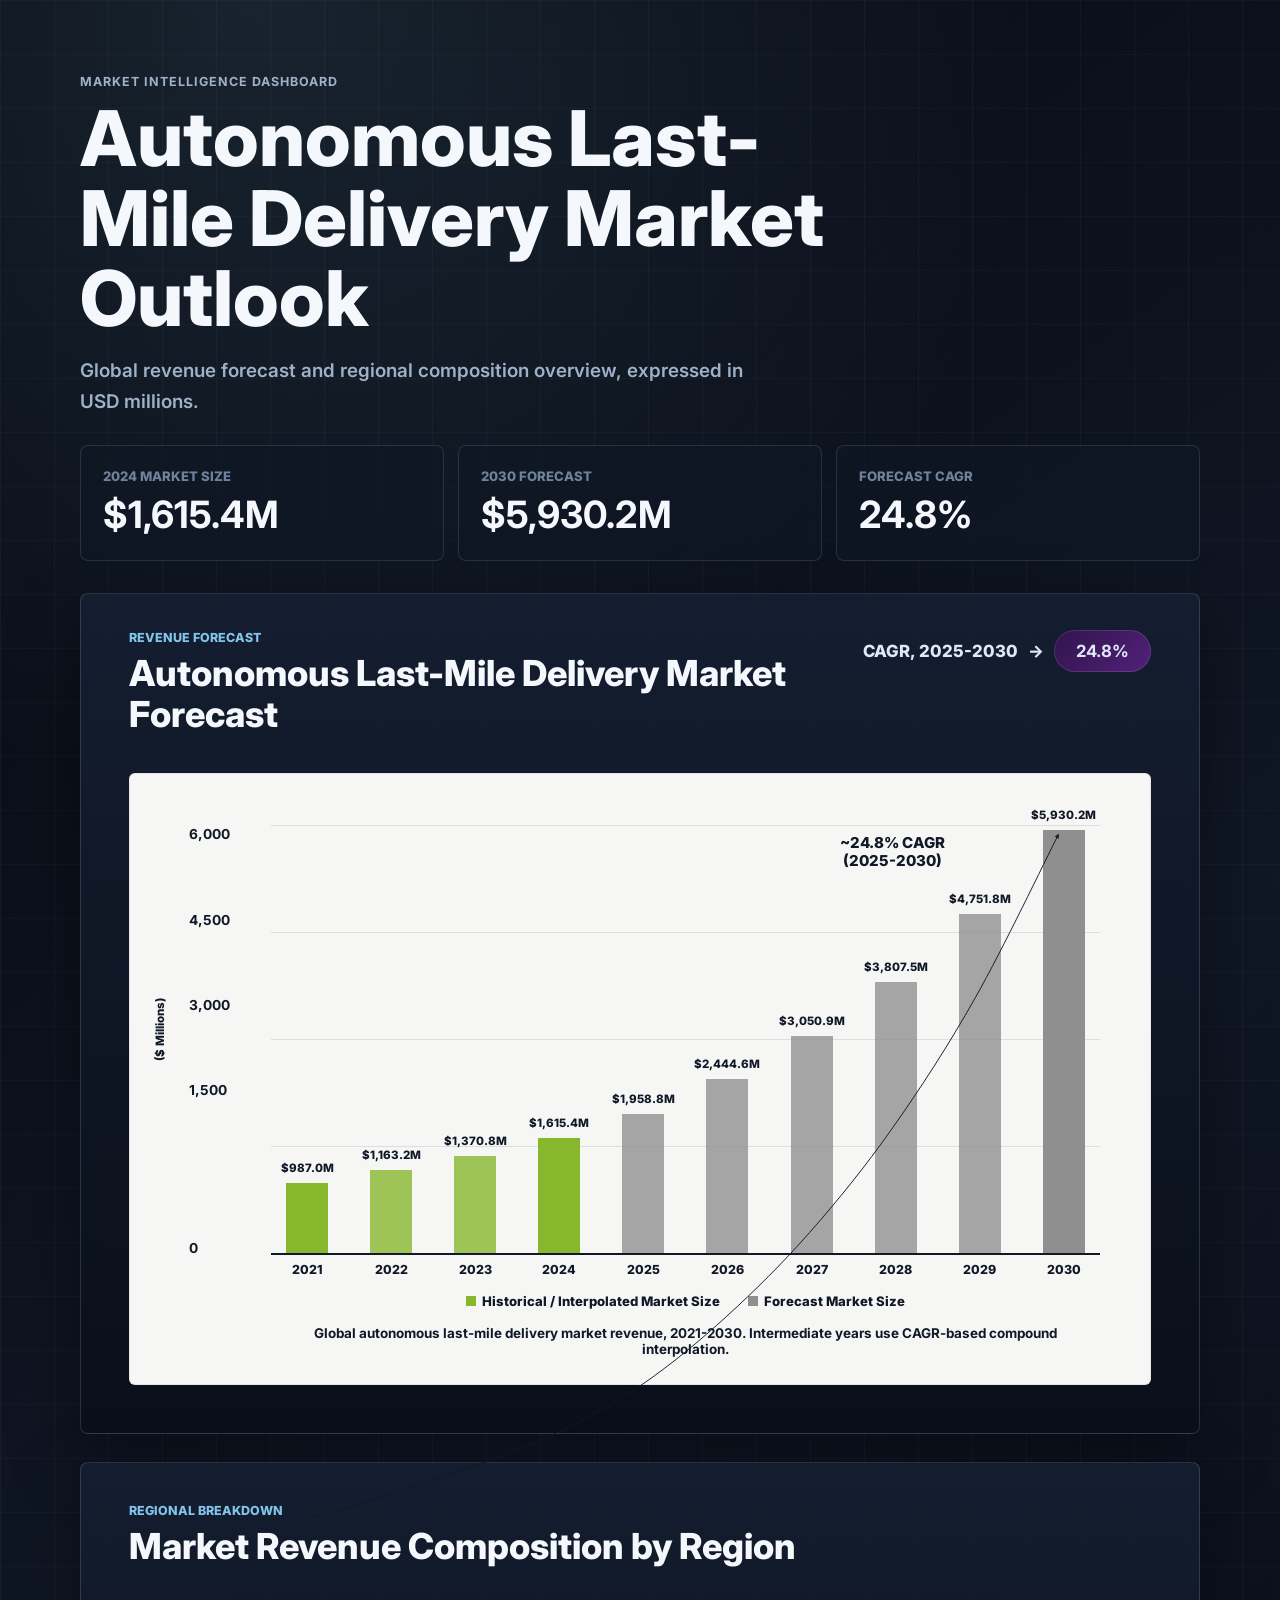
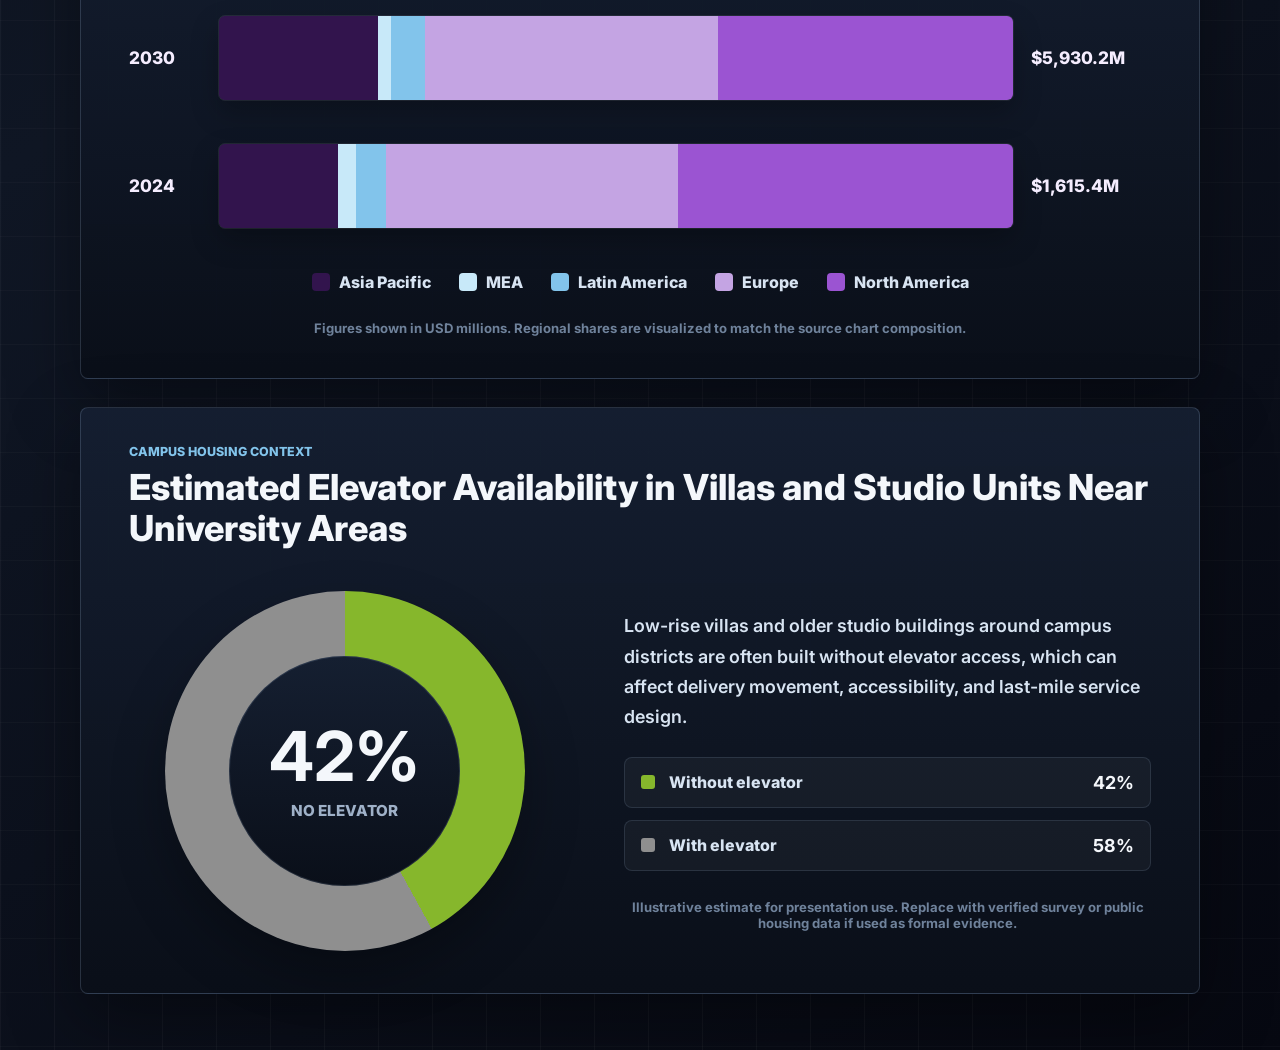
==== presentaion/index.html @ 40d27bf7 "Add files via upload" ====
<!doctype html>
<html lang="ko">
  <head>
    <meta charset="utf-8">
    <meta name="viewport" content="width=device-width, initial-scale=1">
    <title>Autonomous Last-Mile Delivery Market Outlook</title>
    <link rel="preconnect" href="https://fonts.googleapis.com">
    <link rel="preconnect" href="https://fonts.gstatic.com" crossorigin>
    <link href="https://fonts.googleapis.com/css2?family=Inter:wght@500;600;700;800&display=swap" rel="stylesheet">
    <link rel="stylesheet" href="style.css">
  </head>
  <body>
    <main class="page-shell">
      <section class="hero">
        <p class="eyebrow">Market Intelligence Dashboard</p>
        <h1>Autonomous Last-Mile Delivery Market Outlook</h1>
        <p class="hero-copy">Global revenue forecast and regional composition overview, expressed in USD millions.</p>
        <div class="kpi-grid" aria-label="Key market indicators">
          <div class="kpi-card">
            <span>2024 Market Size</span>
            <strong>$1,615.4M</strong>
          </div>
          <div class="kpi-card">
            <span>2030 Forecast</span>
            <strong>$5,930.2M</strong>
          </div>
          <div class="kpi-card">
            <span>Forecast CAGR</span>
            <strong>24.8%</strong>
          </div>
        </div>
      </section>

      <section class="chart-panel report-panel" aria-labelledby="market-title">
        <div class="panel-heading">
          <div>
            <p class="section-kicker">Revenue Forecast</p>
            <h2 id="market-title">Autonomous Last-Mile Delivery Market Forecast</h2>
          </div>
          <div class="cagr-badge" aria-label="CAGR 2025 to 2030 is 24.8 percent">
            <span>CAGR, 2025-2030</span>
            <span aria-hidden="true">&rarr;</span>
            <strong>24.8%</strong>
          </div>
        </div>

        <div class="report-chart" role="img" aria-label="Autonomous last-mile delivery market forecast from 2021 to 2030, with 24.8 percent CAGR from 2025 to 2030.">
          <div class="axis-title">($ Millions)</div>
          <div class="report-y-axis" aria-hidden="true">
            <span>6,000</span>
            <span>4,500</span>
            <span>3,000</span>
            <span>1,500</span>
            <span>0</span>
          </div>
          <div class="report-plot">
            <svg class="cagr-arrow" viewBox="0 0 100 100" preserveAspectRatio="none" aria-hidden="true">
              <defs>
                <marker id="arrowhead" markerWidth="5" markerHeight="5" refX="4" refY="2.5" orient="auto">
                  <path d="M0,0 L5,2.5 L0,5 Z"></path>
                </marker>
              </defs>
              <path id="cagr-growth-line" d="M 5 83.6 C 8.3 81.8, 11.7 80.2, 15 78.0 C 18.3 75.8, 21.7 73.0, 25 68.9 C 28.3 64.8, 31.7 59.7, 35 53.9 C 38.3 48.1, 41.7 41.8, 45 32.8 C 48.3 23.8, 51.7 11.7, 55 1.2" marker-end="url(#arrowhead)"></path>
            </svg>
            <div class="cagr-note">~24.8% CAGR<br>(2025-2030)</div>
            <div class="report-bars" id="market-bars"></div>
          </div>
          <div class="report-legend" aria-label="Market forecast legend">
            <span><i class="legend-green"></i>Historical / Interpolated Market Size</span>
            <span><i class="legend-gray"></i>Forecast Market Size</span>
          </div>
          <p class="report-caption">Global autonomous last-mile delivery market revenue, 2021-2030. Intermediate years use CAGR-based compound interpolation.</p>
        </div>
      </section>

      <section class="chart-panel region-panel" aria-labelledby="region-title">
        <div class="panel-heading">
          <div>
            <p class="section-kicker">Regional Breakdown</p>
            <h2 id="region-title">Market Revenue Composition by Region</h2>
          </div>
        </div>
        <div class="region-chart" id="region-chart" aria-label="Regional stacked bars for 2024 and 2030"></div>
        <div class="legend" id="legend" aria-label="Region color legend"></div>
        <p class="source-note">Figures shown in USD millions. Regional shares are visualized to match the source chart composition.</p>
      </section>

      <section class="chart-panel housing-panel" aria-labelledby="housing-title">
        <div class="panel-heading">
          <div>
            <p class="section-kicker">Campus Housing Context</p>
            <h2 id="housing-title">Estimated Elevator Availability in Villas and Studio Units Near University Areas</h2>
          </div>
        </div>
        <div class="housing-grid">
          <div class="donut-chart" id="housing-donut" role="img" aria-label="Estimated share of villa and studio units near university areas without elevators.">
            <div class="donut-center">
              <strong>42%</strong>
              <span>No Elevator</span>
            </div>
          </div>
          <div class="housing-copy">
            <p class="housing-lead">Low-rise villas and older studio buildings around campus districts are often built without elevator access, which can affect delivery movement, accessibility, and last-mile service design.</p>
            <div class="housing-stats" id="housing-stats"></div>
            <p class="source-note">Illustrative estimate for presentation use. Replace with verified survey or public housing data if used as formal evidence.</p>
          </div>
        </div>
      </section>
    </main>

    <script src="script.js"></script>
  </body>
</html>
---- presentaion/style.css ----
:root {
  --bg: #080b12;
  --panel: #101725;
  --panel-strong: #151f31;
  --text: #f4f7fb;
  --muted: #9fb1c8;
  --subtle: #6f829b;
  --grid: rgba(210, 224, 242, 0.13);
  --purple-deep: #32144d;
  --blue-pale: #c8e9f9;
  --blue: #82c4eb;
  --lavender: #c4a4e3;
  --violet: #9b54d2;
}

* {
  box-sizing: border-box;
}

body {
  margin: 0;
  min-height: 100vh;
  background:
    linear-gradient(90deg, rgba(255, 255, 255, 0.035) 1px, transparent 1px),
    linear-gradient(180deg, rgba(255, 255, 255, 0.025) 1px, transparent 1px),
    radial-gradient(circle at 20% 0%, rgba(130, 196, 235, 0.13), transparent 28%),
    linear-gradient(145deg, #070a11 0%, #101725 50%, #060811 100%);
  background-size: 54px 54px, 54px 54px, auto, auto;
  color: var(--text);
  font-family: Inter, Arial, sans-serif;
}

.page-shell {
  width: min(1120px, calc(100% - 32px));
  margin: 0 auto;
  padding: 56px 0;
}

.hero {
  padding: 18px 0 32px;
}

.hero h1 {
  width: min(820px, 100%);
  margin: 10px 0 0;
  color: var(--text);
  font-size: clamp(2.25rem, 6vw, 5rem);
  font-weight: 800;
  line-height: 1.04;
  letter-spacing: 0;
}

.hero-copy {
  width: min(680px, 100%);
  margin: 16px 0 0;
  color: var(--muted);
  font-size: clamp(1rem, 2vw, 1.18rem);
  font-weight: 600;
  line-height: 1.65;
}

.kpi-grid {
  display: grid;
  grid-template-columns: repeat(3, 1fr);
  gap: 14px;
  margin-top: 28px;
}

.kpi-card {
  min-height: 116px;
  padding: 22px;
  background: rgba(16, 23, 37, 0.74);
  border: 1px solid rgba(179, 206, 236, 0.15);
  border-radius: 8px;
}

.kpi-card span {
  display: block;
  color: var(--subtle);
  font-size: 0.82rem;
  font-weight: 800;
  text-transform: uppercase;
}

.kpi-card strong {
  display: block;
  margin-top: 12px;
  color: var(--text);
  font-size: clamp(1.55rem, 3vw, 2.35rem);
  line-height: 1;
}

.chart-panel {
  background:
    linear-gradient(180deg, rgba(21, 31, 49, 0.96), rgba(10, 15, 25, 0.98));
  border: 1px solid rgba(179, 206, 236, 0.18);
  border-radius: 8px;
  box-shadow: 0 24px 70px rgba(0, 0, 0, 0.38);
  padding: 36px clamp(18px, 4vw, 48px) 42px;
}

.chart-panel + .chart-panel {
  margin-top: 28px;
}

.panel-heading {
  display: flex;
  align-items: flex-start;
  justify-content: space-between;
  gap: 22px;
  text-align: left;
}

.eyebrow {
  margin: 0;
  color: var(--muted);
  font-size: 0.78rem;
  font-weight: 700;
  letter-spacing: 0.08em;
  text-transform: uppercase;
}

h2 {
  margin: 0;
  color: var(--text);
  font-size: clamp(1.42rem, 2.8vw, 2.35rem);
  font-weight: 800;
  line-height: 1.15;
  letter-spacing: 0;
}

.section-kicker {
  margin: 0 0 8px;
  color: #82c4eb;
  font-size: 0.78rem;
  font-weight: 800;
  text-transform: uppercase;
}

.cagr-badge {
  display: inline-flex;
  align-items: center;
  gap: 10px;
  color: #dfe9f6;
  font-size: clamp(0.88rem, 2vw, 1.05rem);
  font-weight: 800;
  white-space: nowrap;
}

.cagr-badge strong {
  display: inline-flex;
  align-items: center;
  min-height: 42px;
  padding: 0 22px;
  border-radius: 999px;
  background: linear-gradient(135deg, #32144d, #51207a);
  box-shadow: inset 0 0 0 1px rgba(255, 255, 255, 0.12);
}

.report-panel {
  padding-bottom: 48px;
}

.report-chart {
  position: relative;
  display: grid;
  grid-template-columns: 96px 1fr;
  grid-template-rows: auto auto auto;
  gap: 0 20px;
  margin-top: 38px;
  padding: 52px clamp(22px, 4vw, 60px) 28px 26px;
  color: #111827;
  background: #f6f7f5;
  border-radius: 6px;
  box-shadow: inset 0 0 0 1px rgba(17, 24, 39, 0.08);
}

.axis-title {
  position: absolute;
  left: 24px;
  top: 47%;
  color: #111827;
  font-size: 0.72rem;
  font-weight: 800;
  transform: rotate(-90deg);
  transform-origin: left top;
}

.report-y-axis {
  display: grid;
  grid-row: 1;
  grid-column: 1;
  grid-template-rows: repeat(5, 1fr);
  height: 430px;
  padding-top: 3px;
  padding-left: 34px;
  color: #111827;
  font-size: clamp(0.68rem, 1.5vw, 0.86rem);
  font-weight: 700;
}

.report-y-axis span {
  line-height: 1;
}

.report-y-axis span:last-child {
  align-self: end;
}

.report-plot {
  position: relative;
  grid-row: 1;
  grid-column: 2;
  height: 430px;
  border-bottom: 2px solid #111827;
  background: repeating-linear-gradient(
    to bottom,
    rgba(17, 24, 39, 0.11) 0,
    rgba(17, 24, 39, 0.11) 1px,
    transparent 1px,
    transparent 25%
  );
  overflow: visible;
}

.report-bars {
  position: absolute;
  inset: 0;
  z-index: 1;
  display: grid;
  grid-template-columns: repeat(10, 1fr);
  align-items: end;
  gap: clamp(8px, 2vw, 24px);
  padding: 0 6px;
}

.report-bar-group {
  position: relative;
  display: flex;
  align-items: flex-end;
  justify-content: center;
  height: 100%;
}

.report-bar {
  width: min(100%, 42px);
  min-width: 12px;
  background: #8f8f8f;
}

.report-bar.historical {
  background: #86b72c;
}

.report-bar-group.estimated .report-bar {
  opacity: 0.78;
}

.report-bar-group.known .report-bar {
  opacity: 1;
}

.report-year {
  position: absolute;
  bottom: -24px;
  color: #111827;
  font-size: clamp(0.62rem, 1.45vw, 0.78rem);
  font-weight: 800;
}

.report-value {
  position: absolute;
  bottom: calc(var(--bar-height) + 8px);
  z-index: 5;
  color: #111827;
  font-size: clamp(0.58rem, 1.25vw, 0.72rem);
  font-weight: 800;
  opacity: 1;
  transform: none;
  white-space: nowrap;
}

.report-bar-group:hover .report-value {
  opacity: 1;
}

.cagr-arrow {
  position: absolute;
  inset: 0;
  z-index: 3;
  pointer-events: none;
}

.cagr-arrow path#cagr-growth-line {
  fill: none;
  stroke: #111827;
  stroke-width: 0.95;
  stroke-linecap: round;
  stroke-linejoin: round;
  vector-effect: non-scaling-stroke;
}

.cagr-arrow path {
  fill: #111827;
}

.cagr-note {
  position: absolute;
  left: 75%;
  top: 2%;
  z-index: 3;
  color: #111827;
  font-size: clamp(0.72rem, 1.55vw, 0.94rem);
  font-weight: 800;
  line-height: 1.18;
  text-align: center;
  transform: translateX(-50%);
  white-space: nowrap;
}

.report-legend {
  grid-column: 2;
  display: flex;
  justify-content: center;
  gap: 28px;
  margin-top: 38px;
  color: #111827;
  font-size: clamp(0.68rem, 1.55vw, 0.82rem);
  font-weight: 800;
}

.report-legend span {
  display: inline-flex;
  align-items: center;
  gap: 6px;
}

.report-legend i {
  width: 10px;
  height: 10px;
  display: inline-block;
}

.legend-green {
  background: #86b72c;
}

.legend-gray {
  background: #8f8f8f;
}

.report-caption {
  grid-column: 2;
  margin: 16px auto 0;
  max-width: 780px;
  color: #111827;
  font-size: clamp(0.7rem, 1.55vw, 0.84rem);
  font-weight: 700;
  text-align: center;
}

.region-panel {
  padding-top: 40px;
}

.region-chart {
  display: grid;
  gap: 44px;
  margin-top: 48px;
}

.region-row {
  display: grid;
  grid-template-columns: 72px 1fr 120px;
  align-items: center;
  gap: 18px;
}

.region-year,
.region-total {
  color: #f5edff;
  font-size: clamp(0.85rem, 1.8vw, 1.08rem);
  font-weight: 800;
}

.region-total {
  text-align: left;
  white-space: nowrap;
}

.stack-track {
  width: 100%;
  height: 84px;
}

.stack-bar {
  display: flex;
  height: 100%;
  overflow: hidden;
  border-radius: 6px;
  background: rgba(255, 255, 255, 0.08);
  box-shadow: 0 12px 28px rgba(0, 0, 0, 0.25);
  outline: 1px solid rgba(255, 255, 255, 0.08);
}

.segment {
  min-width: 4px;
  height: 100%;
}

.legend {
  display: flex;
  flex-wrap: wrap;
  justify-content: center;
  gap: 16px 28px;
  margin-top: 44px;
}

.legend-item {
  display: inline-flex;
  align-items: center;
  gap: 9px;
  color: #d8e4f2;
  font-size: clamp(0.84rem, 1.8vw, 1rem);
  font-weight: 800;
}

.legend-swatch {
  width: 18px;
  height: 18px;
  border-radius: 4px;
}

.source-note {
  margin: 28px 0 0;
  color: var(--subtle);
  font-size: 0.82rem;
  font-weight: 700;
  text-align: center;
}

.housing-panel {
  margin-top: 28px;
}

.housing-grid {
  display: grid;
  grid-template-columns: minmax(260px, 0.9fr) 1.1fr;
  align-items: center;
  gap: clamp(26px, 5vw, 64px);
  margin-top: 42px;
}

.donut-chart {
  position: relative;
  width: min(100%, 360px);
  aspect-ratio: 1;
  margin: 0 auto;
  border-radius: 50%;
  background: conic-gradient(#86b72c 0 42%, #8f8f8f 42% 100%);
  box-shadow: 0 24px 54px rgba(0, 0, 0, 0.28);
}

.donut-chart::before {
  content: "";
  position: absolute;
  inset: 18%;
  border-radius: 50%;
  background: linear-gradient(180deg, #151f31, #0a0f19);
  box-shadow: inset 0 0 0 1px rgba(179, 206, 236, 0.14);
}

.donut-center {
  position: absolute;
  inset: 0;
  display: grid;
  place-content: center;
  text-align: center;
  z-index: 1;
}

.donut-center strong {
  color: var(--text);
  font-size: clamp(2.6rem, 6vw, 4.3rem);
  line-height: 1;
}

.donut-center span {
  margin-top: 10px;
  color: var(--muted);
  font-size: 0.95rem;
  font-weight: 800;
  text-transform: uppercase;
}

.housing-copy {
  min-width: 0;
}

.housing-lead {
  margin: 0;
  color: #d8e4f2;
  font-size: clamp(0.98rem, 2vw, 1.12rem);
  font-weight: 600;
  line-height: 1.7;
}

.housing-stats {
  display: grid;
  gap: 12px;
  margin-top: 24px;
}

.housing-stat {
  display: grid;
  grid-template-columns: 16px 1fr auto;
  align-items: center;
  gap: 12px;
  padding: 14px 16px;
  background: rgba(255, 255, 255, 0.04);
  border: 1px solid rgba(179, 206, 236, 0.13);
  border-radius: 8px;
}

.housing-stat i {
  width: 14px;
  height: 14px;
  border-radius: 3px;
}

.housing-stat span {
  color: #d8e4f2;
  font-weight: 800;
}

.housing-stat strong {
  color: var(--text);
  font-size: 1.12rem;
}

@media (max-width: 720px) {
  .page-shell {
    width: min(100% - 20px, 1120px);
    padding: 20px 0;
  }

  .chart-panel {
    padding: 26px 14px 30px;
  }

  .kpi-grid {
    grid-template-columns: 1fr;
  }

  .panel-heading {
    display: grid;
    justify-items: start;
  }

  .cagr-badge {
    white-space: normal;
  }

  .report-chart {
    grid-template-columns: 62px 1fr;
    gap: 0 8px;
    padding: 34px 10px 24px 8px;
  }

  .axis-title {
    left: 10px;
    font-size: 0.62rem;
  }

  .report-y-axis,
  .report-plot {
    height: 330px;
  }

  .report-y-axis {
    padding-left: 24px;
  }

  .report-bars {
    gap: 5px;
    padding: 0 2px;
  }

  .report-bar {
    min-width: 8px;
  }

  .cagr-note {
    left: 72%;
    top: 2%;
  }

  .cagr-arrow {
    inset: 0;
  }

  .report-legend {
    grid-column: 1 / -1;
    gap: 14px;
    margin-top: 38px;
  }

  .report-caption {
    grid-column: 1 / -1;
  }

  .housing-grid {
    grid-template-columns: 1fr;
  }

  .donut-chart {
    width: min(100%, 300px);
  }

  .region-row {
    grid-template-columns: 52px 1fr;
    gap: 12px;
  }

  .region-total {
    grid-column: 2;
  }

  .stack-track {
    height: 58px;
  }
}
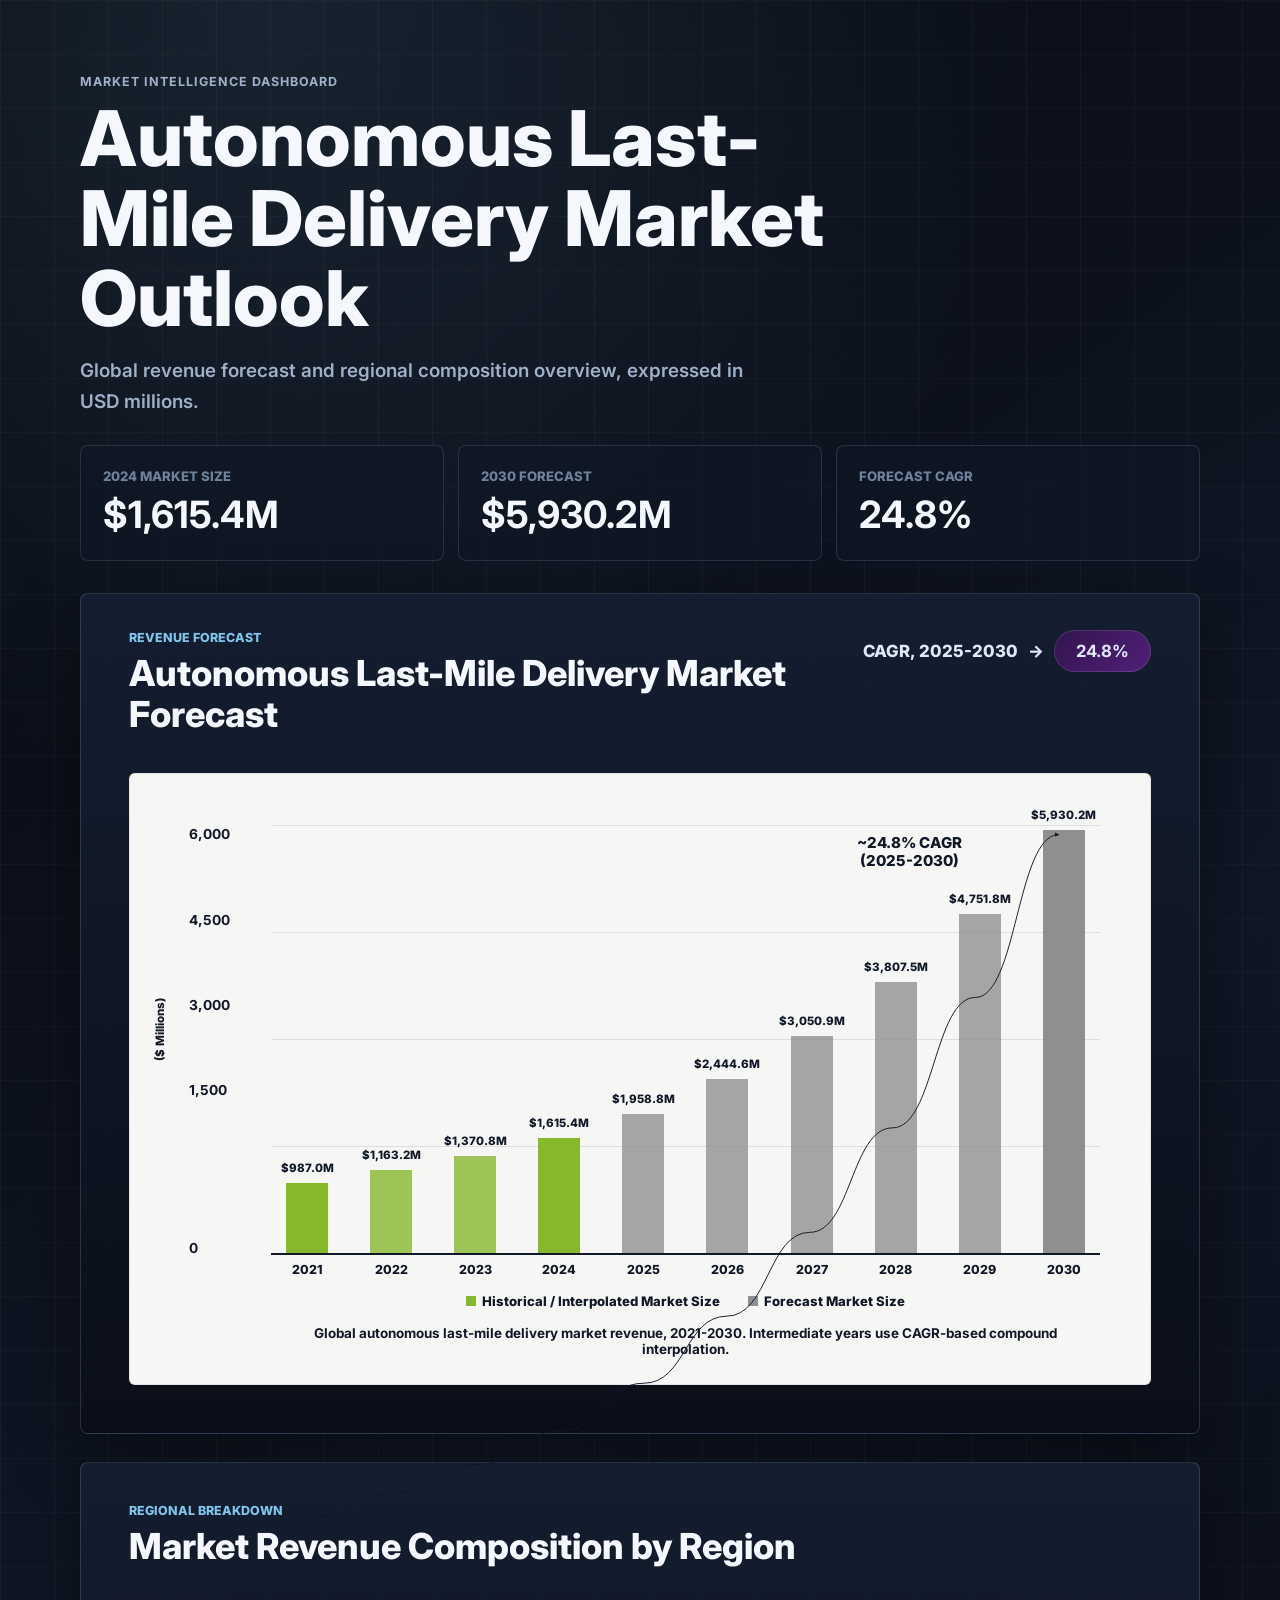
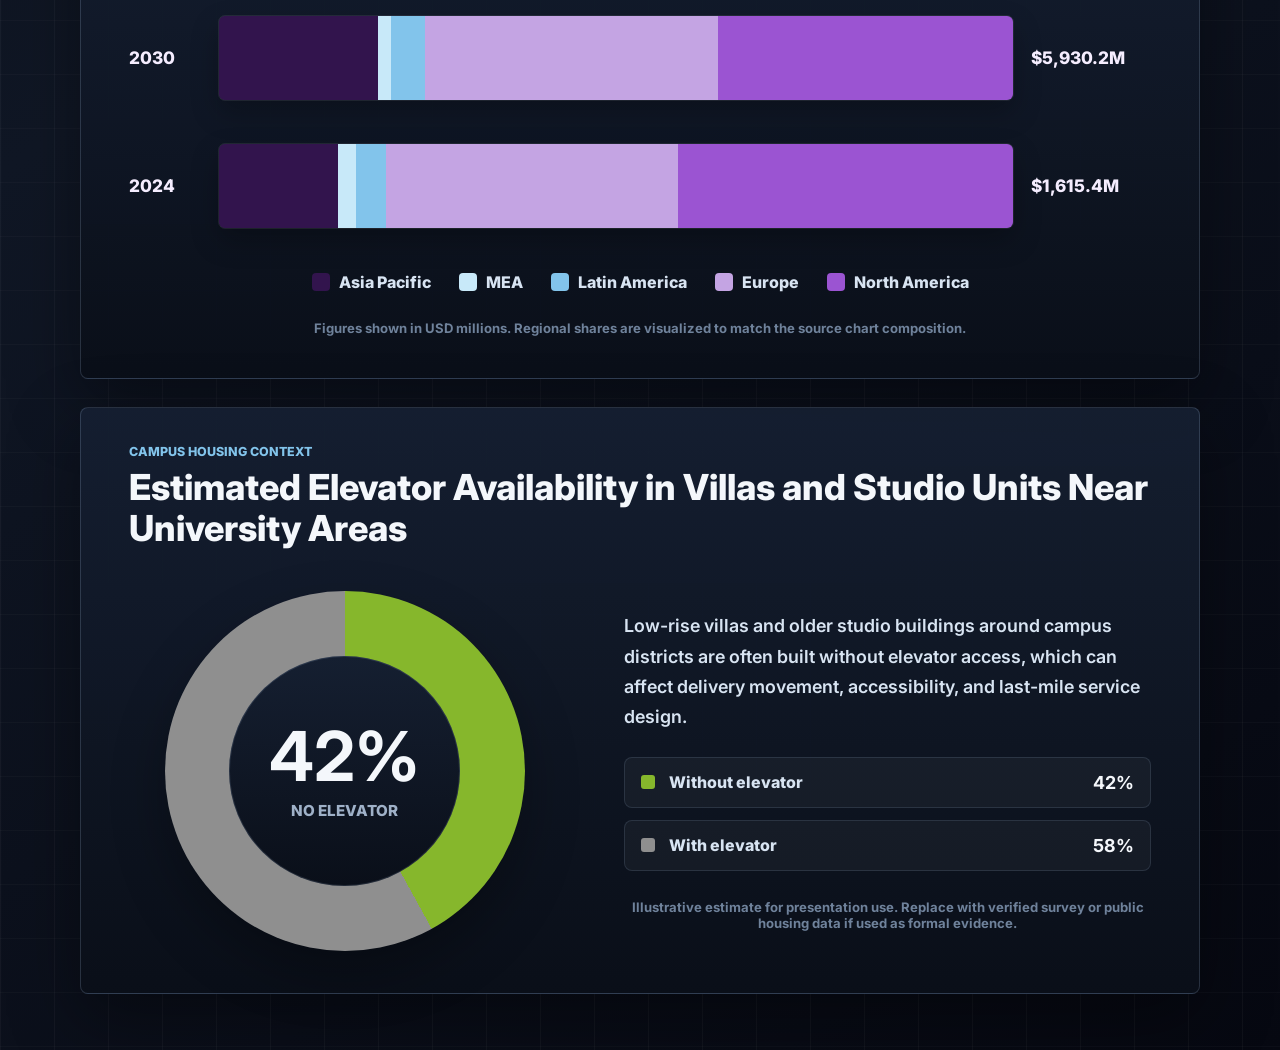
==== commit 455ae69f: "Add files via upload" ====
--- a/presentaion/index.html
+++ b/presentaion/index.html
@@ -60,7 +60,7 @@
                   <path d="M0,0 L5,2.5 L0,5 Z"></path>
                 </marker>
               </defs>
-              <path id="cagr-growth-line" d="M 5 83.6 C 8.3 81.8, 11.7 80.2, 15 78.0 C 18.3 75.8, 21.7 73.0, 25 68.9 C 28.3 64.8, 31.7 59.7, 35 53.9 C 38.3 48.1, 41.7 41.8, 45 32.8 C 48.3 23.8, 51.7 11.7, 55 1.2" marker-end="url(#arrowhead)"></path>
+              <path id="cagr-growth-line" d="M 5 83.55 C 10 83.55, 10 80.61, 15 80.61 C 20 80.61, 20 77.15, 25 77.15 C 30 77.15, 30 73.08, 35 73.08 C 40 73.08, 40 67.35, 45 67.35 C 50 67.35, 50 59.26, 55 59.26 C 60 59.26, 60 49.15, 65 49.15 C 70 49.15, 70 36.54, 75 36.54 C 80 36.54, 80 20.80, 85 20.80 C 90 20.80, 90 1.16, 95 1.16" marker-end="url(#arrowhead)"></path>
             </svg>
             <div class="cagr-note">~24.8% CAGR<br>(2025-2030)</div>
             <div class="report-bars" id="market-bars"></div>
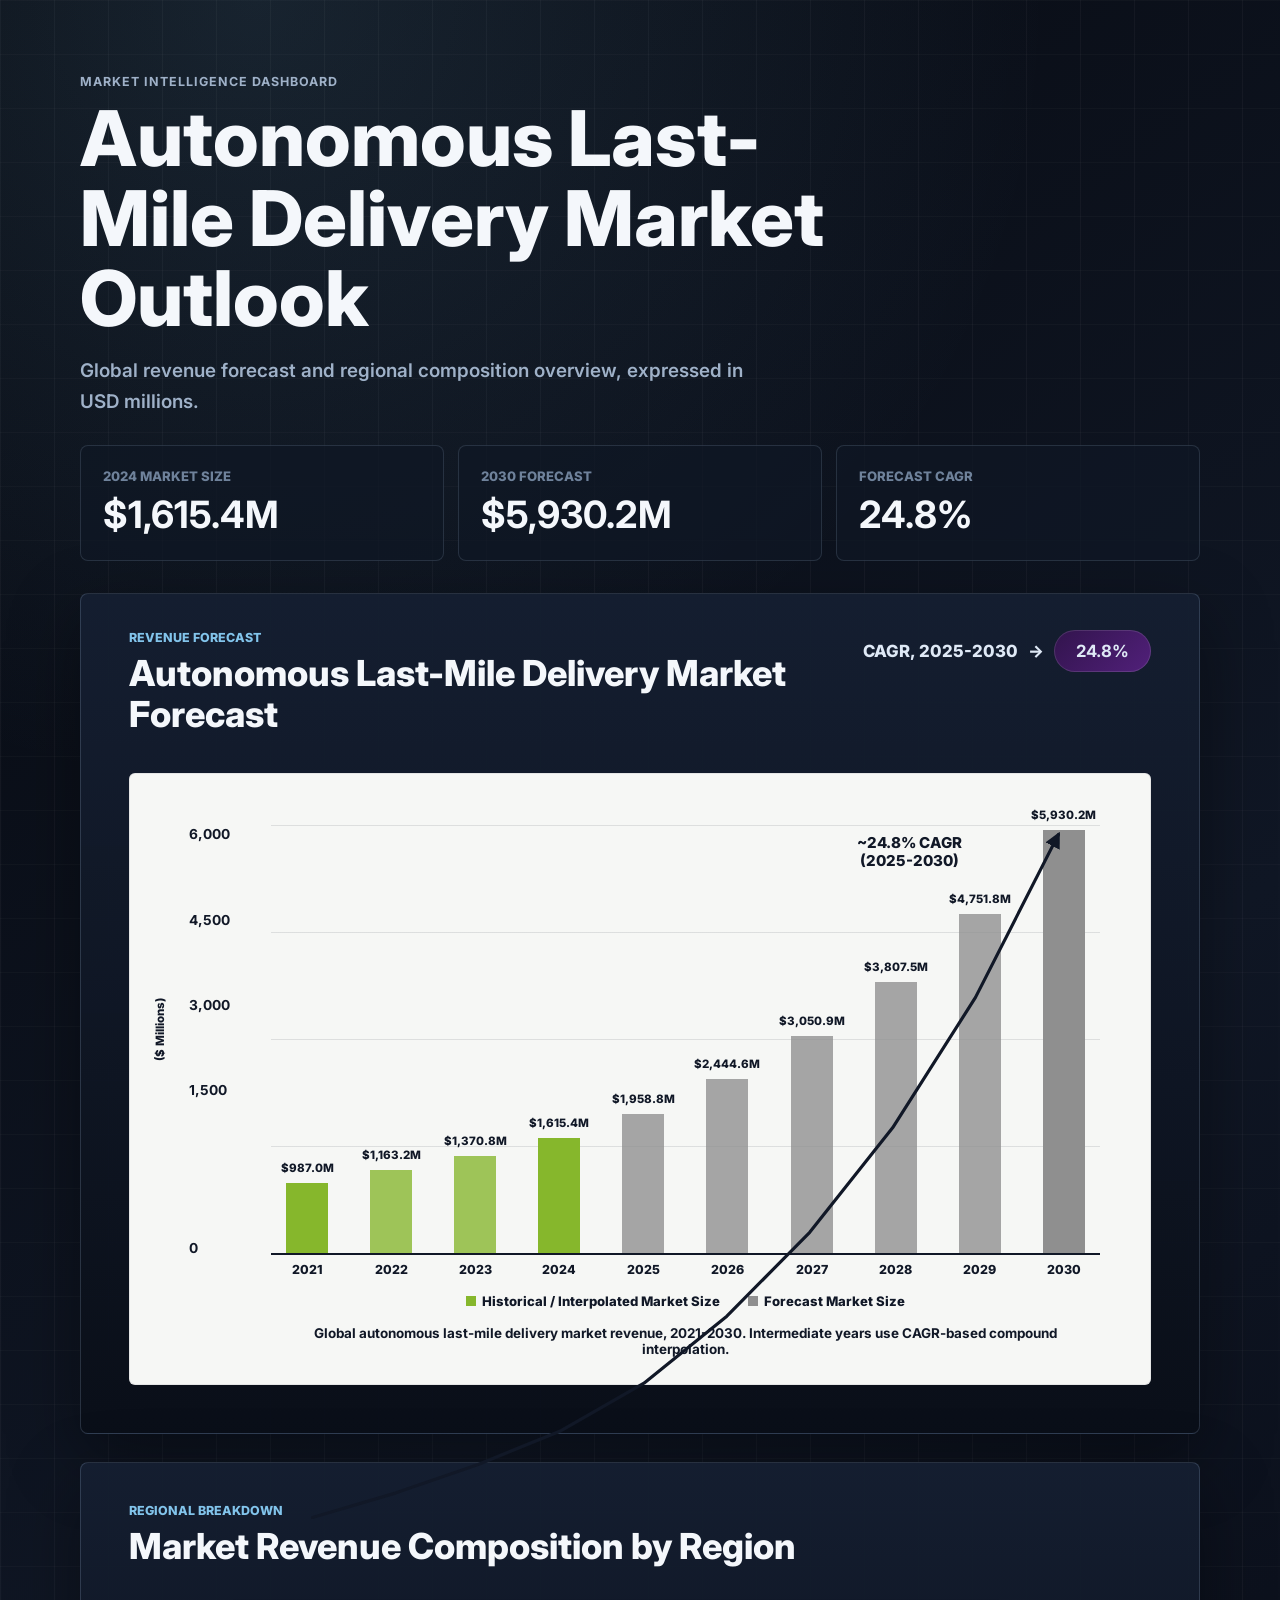
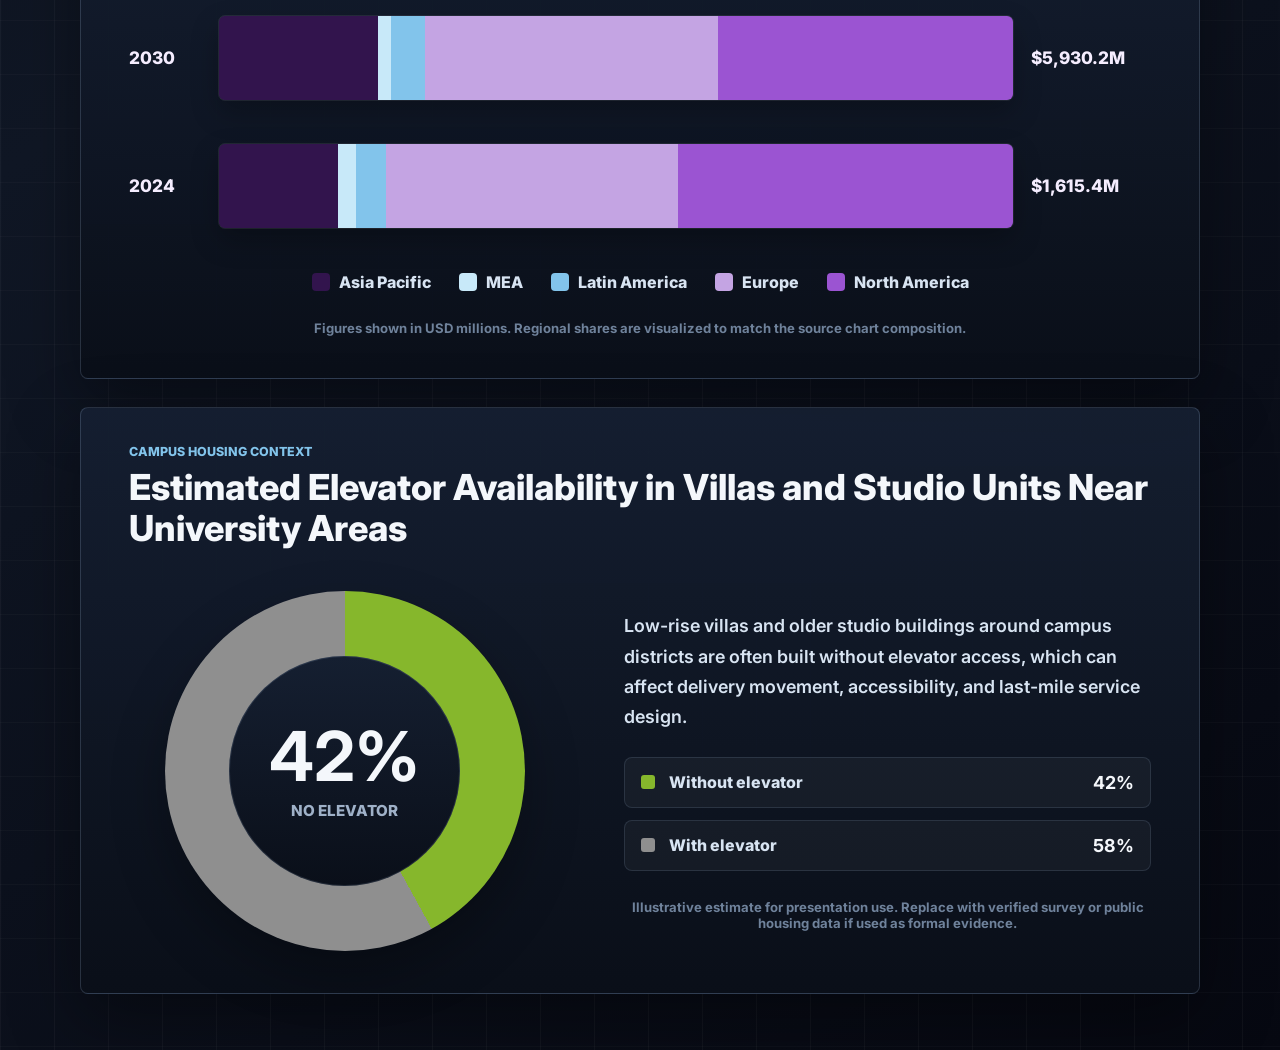
==== commit 88d427c0: "Add files via upload" ====
--- a/presentaion/index.html
+++ b/presentaion/index.html
@@ -60,7 +60,7 @@
                   <path d="M0,0 L5,2.5 L0,5 Z"></path>
                 </marker>
               </defs>
-              <path id="cagr-growth-line" d="M 5 83.55 C 10 83.55, 10 80.61, 15 80.61 C 20 80.61, 20 77.15, 25 77.15 C 30 77.15, 30 73.08, 35 73.08 C 40 73.08, 40 67.35, 45 67.35 C 50 67.35, 50 59.26, 55 59.26 C 60 59.26, 60 49.15, 65 49.15 C 70 49.15, 70 36.54, 75 36.54 C 80 36.54, 80 20.80, 85 20.80 C 90 20.80, 90 1.16, 95 1.16" marker-end="url(#arrowhead)"></path>
+              <path id="cagr-growth-line" d="M 5 83.55 L 15 80.61 L 25 77.15 L 35 73.08 L 45 67.35 L 55 59.26 L 65 49.15 L 75 36.54 L 85 20.80 L 95 1.16" marker-end="url(#arrowhead)"></path>
             </svg>
             <div class="cagr-note">~24.8% CAGR<br>(2025-2030)</div>
             <div class="report-bars" id="market-bars"></div>
--- a/presentaion/style.css
+++ b/presentaion/style.css
@@ -294,7 +294,7 @@
 .cagr-arrow path#cagr-growth-line {
   fill: none;
   stroke: #111827;
-  stroke-width: 0.95;
+  stroke-width: 3.2;
   stroke-linecap: round;
   stroke-linejoin: round;
   vector-effect: non-scaling-stroke;
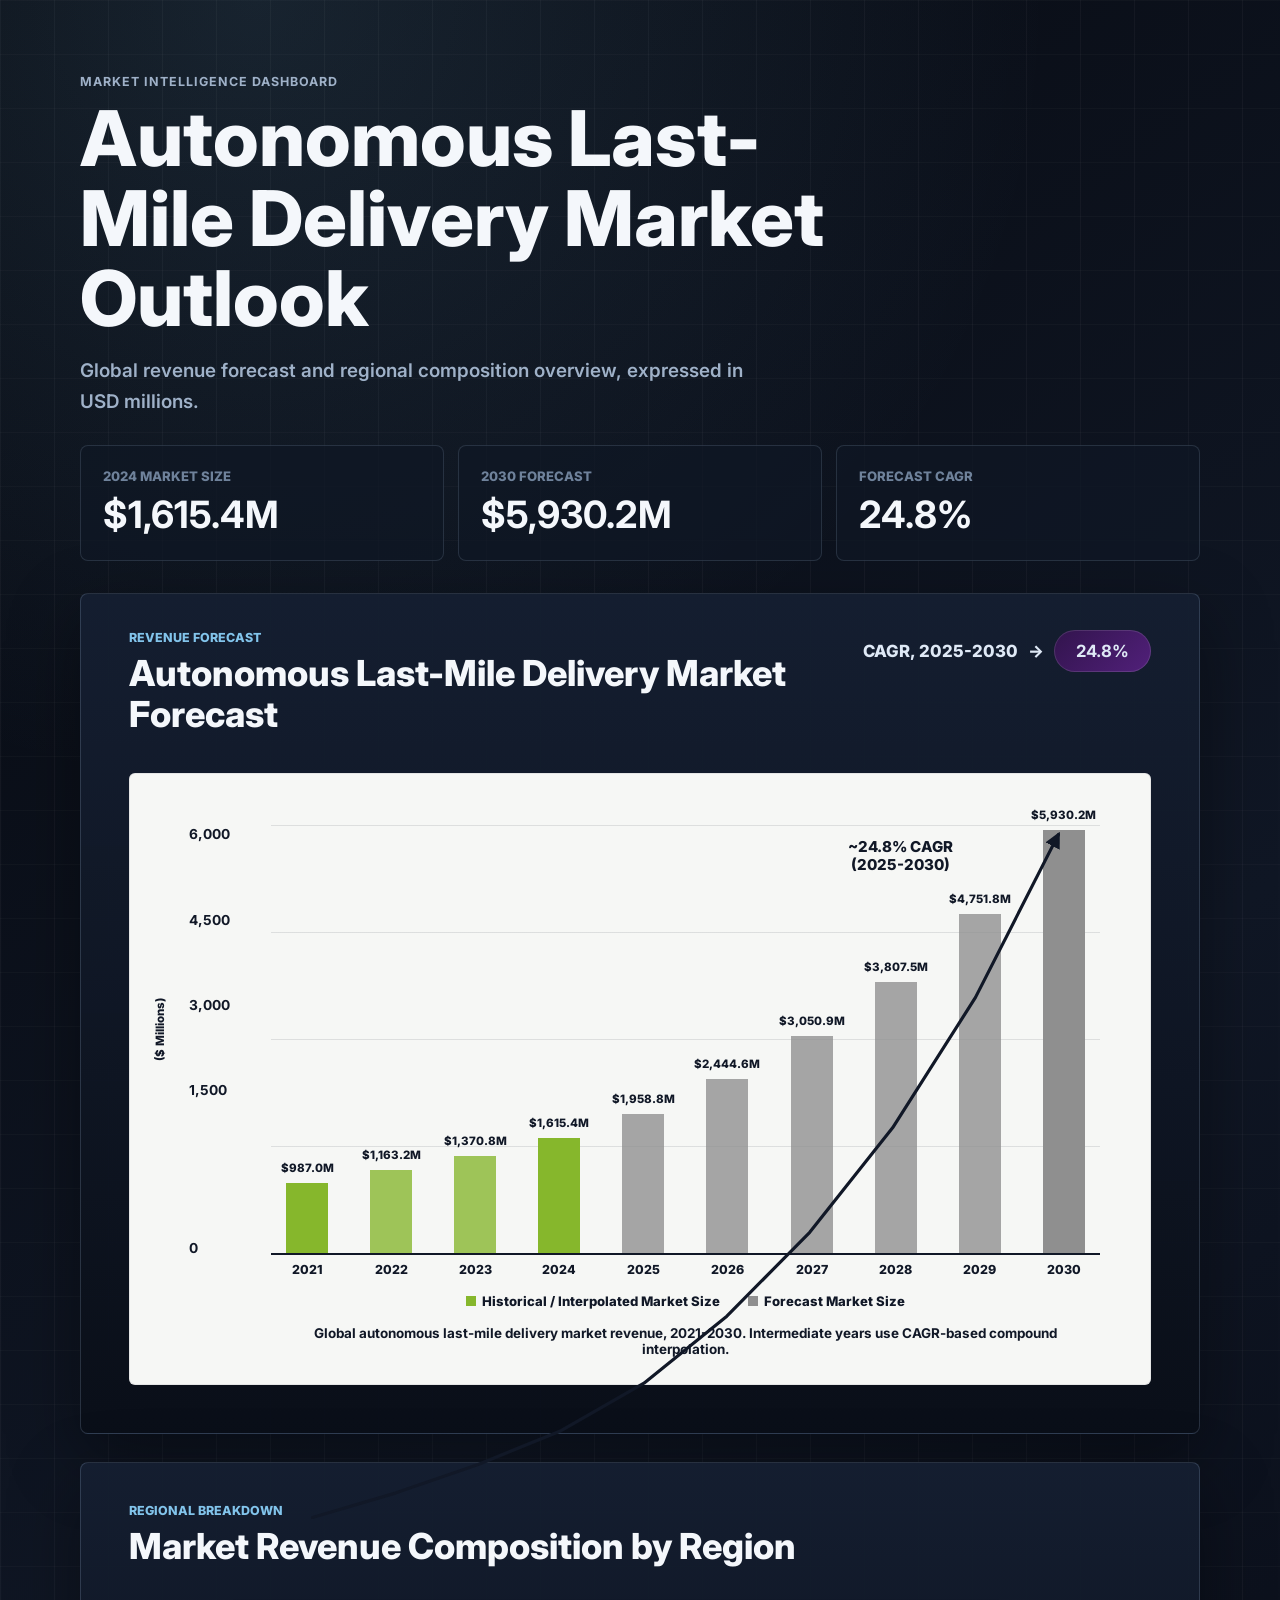
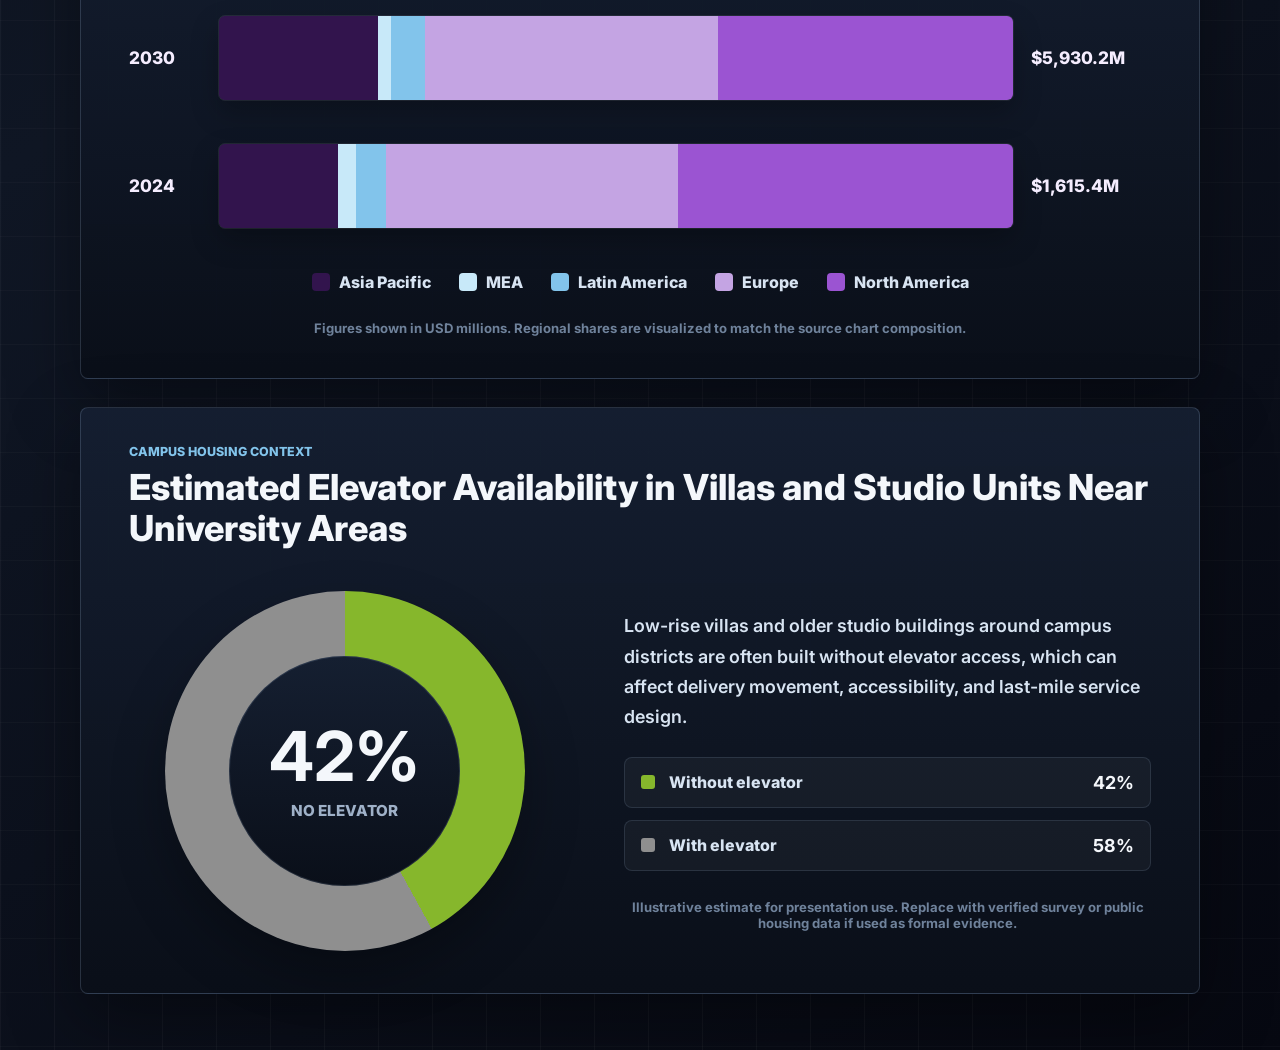
==== commit 6b09beac: "Add files via upload" ====
--- a/presentaion/index.html
+++ b/presentaion/index.html
@@ -60,7 +60,7 @@
                   <path d="M0,0 L5,2.5 L0,5 Z"></path>
                 </marker>
               </defs>
-              <path id="cagr-growth-line" d="M 5 83.55 L 15 80.61 L 25 77.15 L 35 73.08 L 45 67.35 L 55 59.26 L 65 49.15 L 75 36.54 L 85 20.80 L 95 1.16" marker-end="url(#arrowhead)"></path>
+              <polyline id="cagr-growth-line" points="5,83.55 15,80.61 25,77.15 35,73.08 45,67.35 55,59.26 65,49.15 75,36.54 85,20.80 95,1.16" marker-end="url(#arrowhead)"></polyline>
             </svg>
             <div class="cagr-note">~24.8% CAGR<br>(2025-2030)</div>
             <div class="report-bars" id="market-bars"></div>
@@ -108,6 +108,6 @@
       </section>
     </main>
 
-    <script src="script.js"></script>
+    <script src="script.js?v=20260602-curve-fix"></script>
   </body>
 </html>
--- a/presentaion/style.css
+++ b/presentaion/style.css
@@ -291,7 +291,7 @@
   pointer-events: none;
 }
 
-.cagr-arrow path#cagr-growth-line {
+.cagr-arrow #cagr-growth-line {
   fill: none;
   stroke: #111827;
   stroke-width: 3.2;
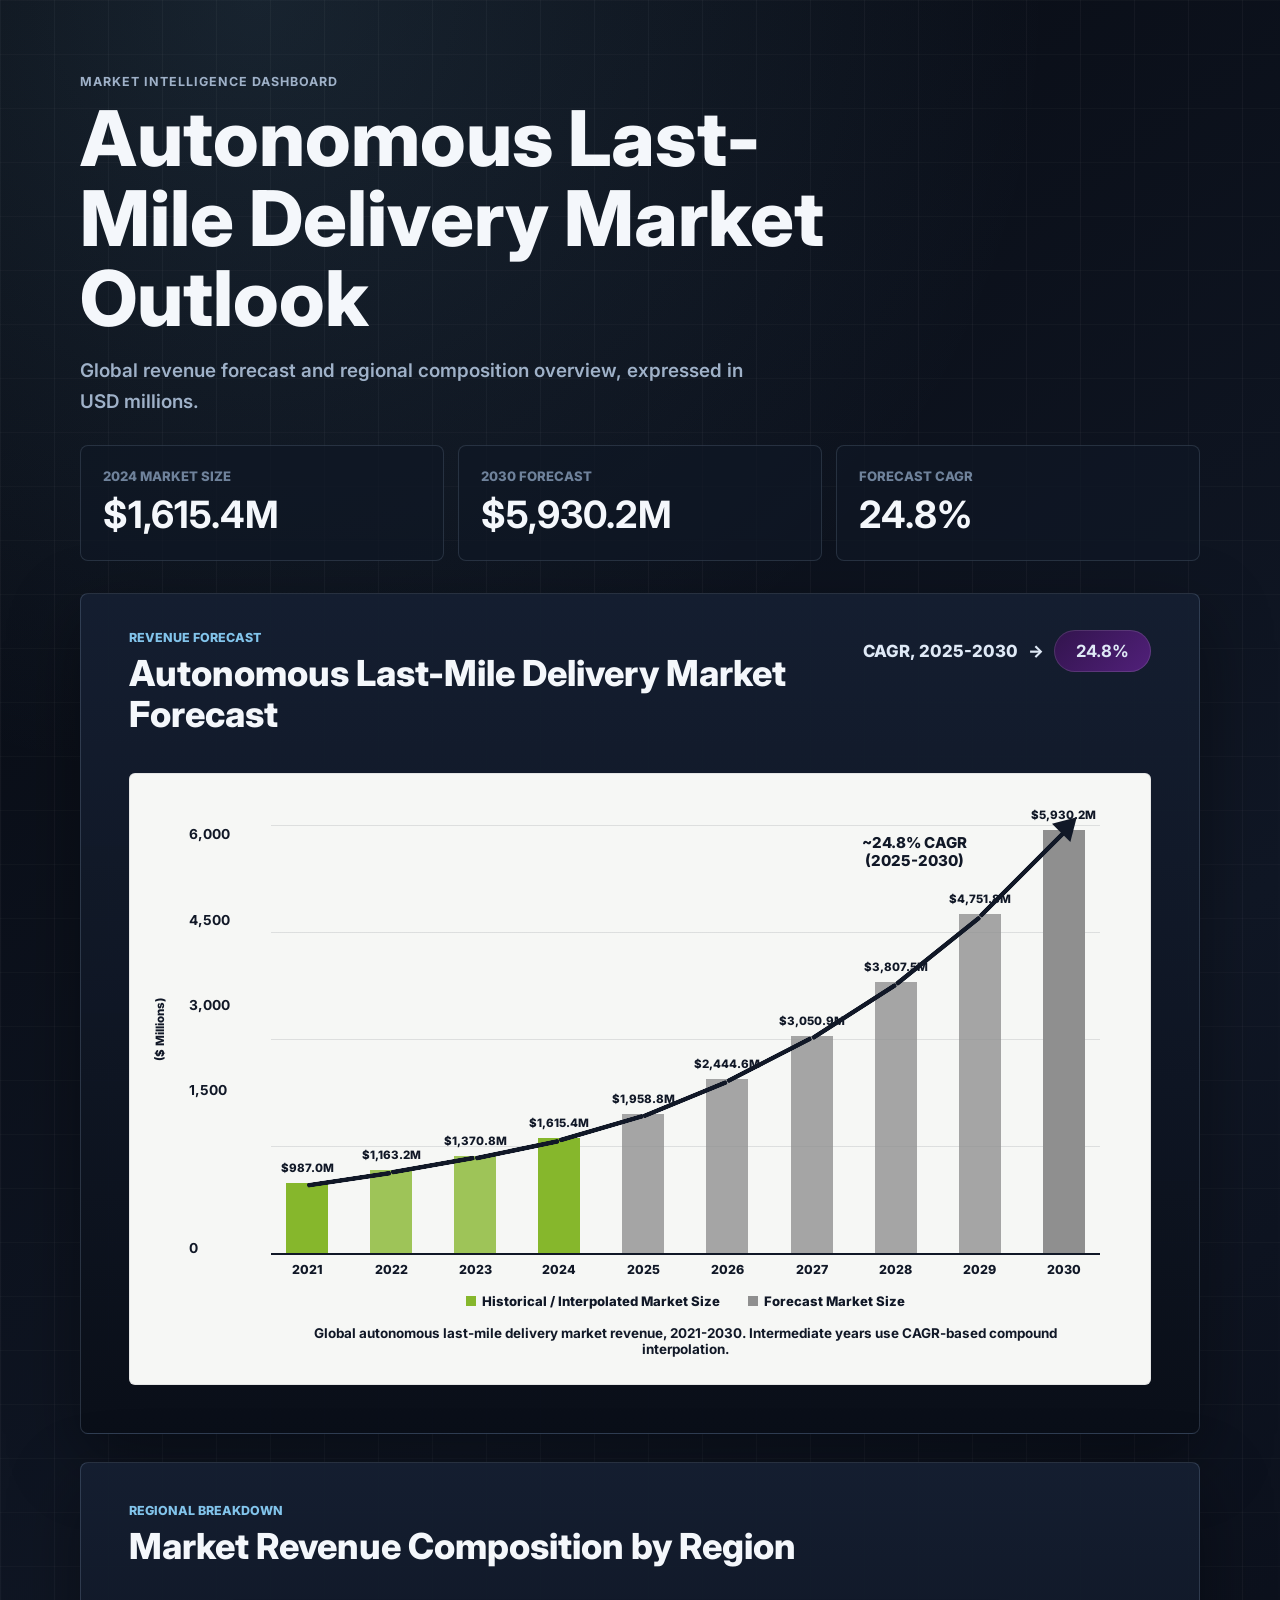
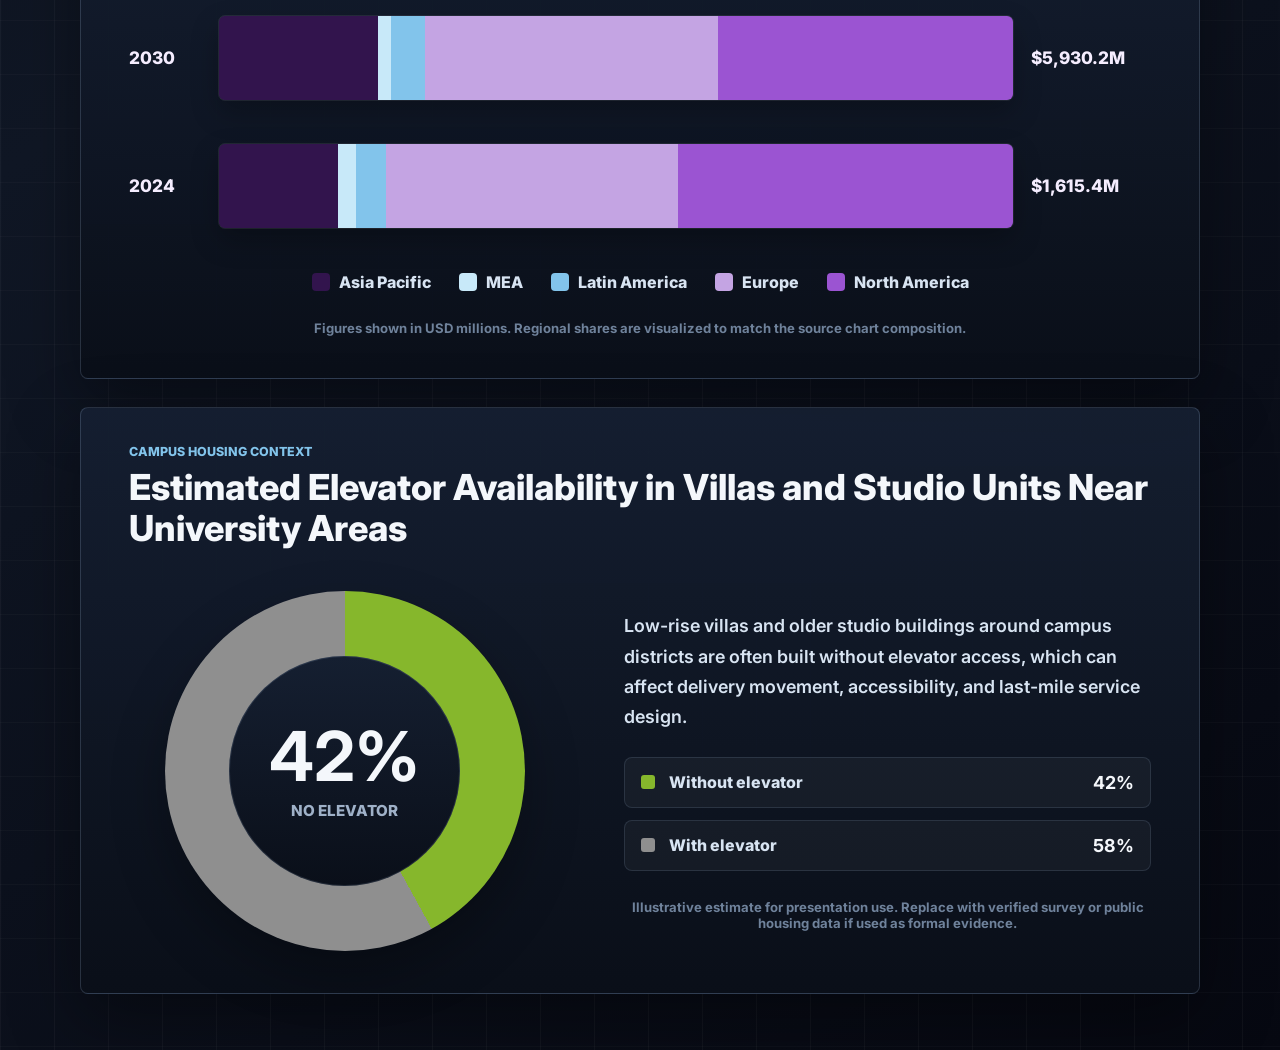
==== commit 1e36f130: "Add files via upload" ====
--- a/presentaion/index.html
+++ b/presentaion/index.html
@@ -7,7 +7,7 @@
     <link rel="preconnect" href="https://fonts.googleapis.com">
     <link rel="preconnect" href="https://fonts.gstatic.com" crossorigin>
     <link href="https://fonts.googleapis.com/css2?family=Inter:wght@500;600;700;800&display=swap" rel="stylesheet">
-    <link rel="stylesheet" href="style.css">
+    <link rel="stylesheet" href="style.css?v=20260602-arrow-polyline">
   </head>
   <body>
     <main class="page-shell">
@@ -54,14 +54,7 @@
             <span>0</span>
           </div>
           <div class="report-plot">
-            <svg class="cagr-arrow" viewBox="0 0 100 100" preserveAspectRatio="none" aria-hidden="true">
-              <defs>
-                <marker id="arrowhead" markerWidth="5" markerHeight="5" refX="4" refY="2.5" orient="auto">
-                  <path d="M0,0 L5,2.5 L0,5 Z"></path>
-                </marker>
-              </defs>
-              <polyline id="cagr-growth-line" points="5,83.55 15,80.61 25,77.15 35,73.08 45,67.35 55,59.26 65,49.15 75,36.54 85,20.80 95,1.16" marker-end="url(#arrowhead)"></polyline>
-            </svg>
+            <div class="trend-arrow-layer" id="trend-arrow-layer" aria-hidden="true"></div>
             <div class="cagr-note">~24.8% CAGR<br>(2025-2030)</div>
             <div class="report-bars" id="market-bars"></div>
           </div>
@@ -108,6 +101,6 @@
       </section>
     </main>
 
-    <script src="script.js?v=20260602-curve-fix"></script>
+    <script src="script.js?v=20260602-dom-arrow"></script>
   </body>
 </html>
--- a/presentaion/style.css
+++ b/presentaion/style.css
@@ -284,24 +284,29 @@
   opacity: 1;
 }
 
-.cagr-arrow {
+.trend-arrow-layer {
   position: absolute;
   inset: 0;
-  z-index: 3;
+  z-index: 4;
   pointer-events: none;
 }
 
-.cagr-arrow #cagr-growth-line {
-  fill: none;
-  stroke: #111827;
-  stroke-width: 3.2;
-  stroke-linecap: round;
-  stroke-linejoin: round;
-  vector-effect: non-scaling-stroke;
-}
-
-.cagr-arrow path {
-  fill: #111827;
+.trend-segment {
+  position: absolute;
+  height: 0;
+  border-top: 5px solid #111827;
+  border-radius: 999px;
+  transform-origin: left center;
+}
+
+.trend-arrow-head {
+  position: absolute;
+  width: 0;
+  height: 0;
+  border-top: 13px solid transparent;
+  border-bottom: 13px solid transparent;
+  border-left: 22px solid #111827;
+  transform-origin: 4px center;
 }
 
 .cagr-note {
@@ -595,7 +600,7 @@
     top: 2%;
   }
 
-  .cagr-arrow {
+  .trend-arrow-layer {
     inset: 0;
   }
 
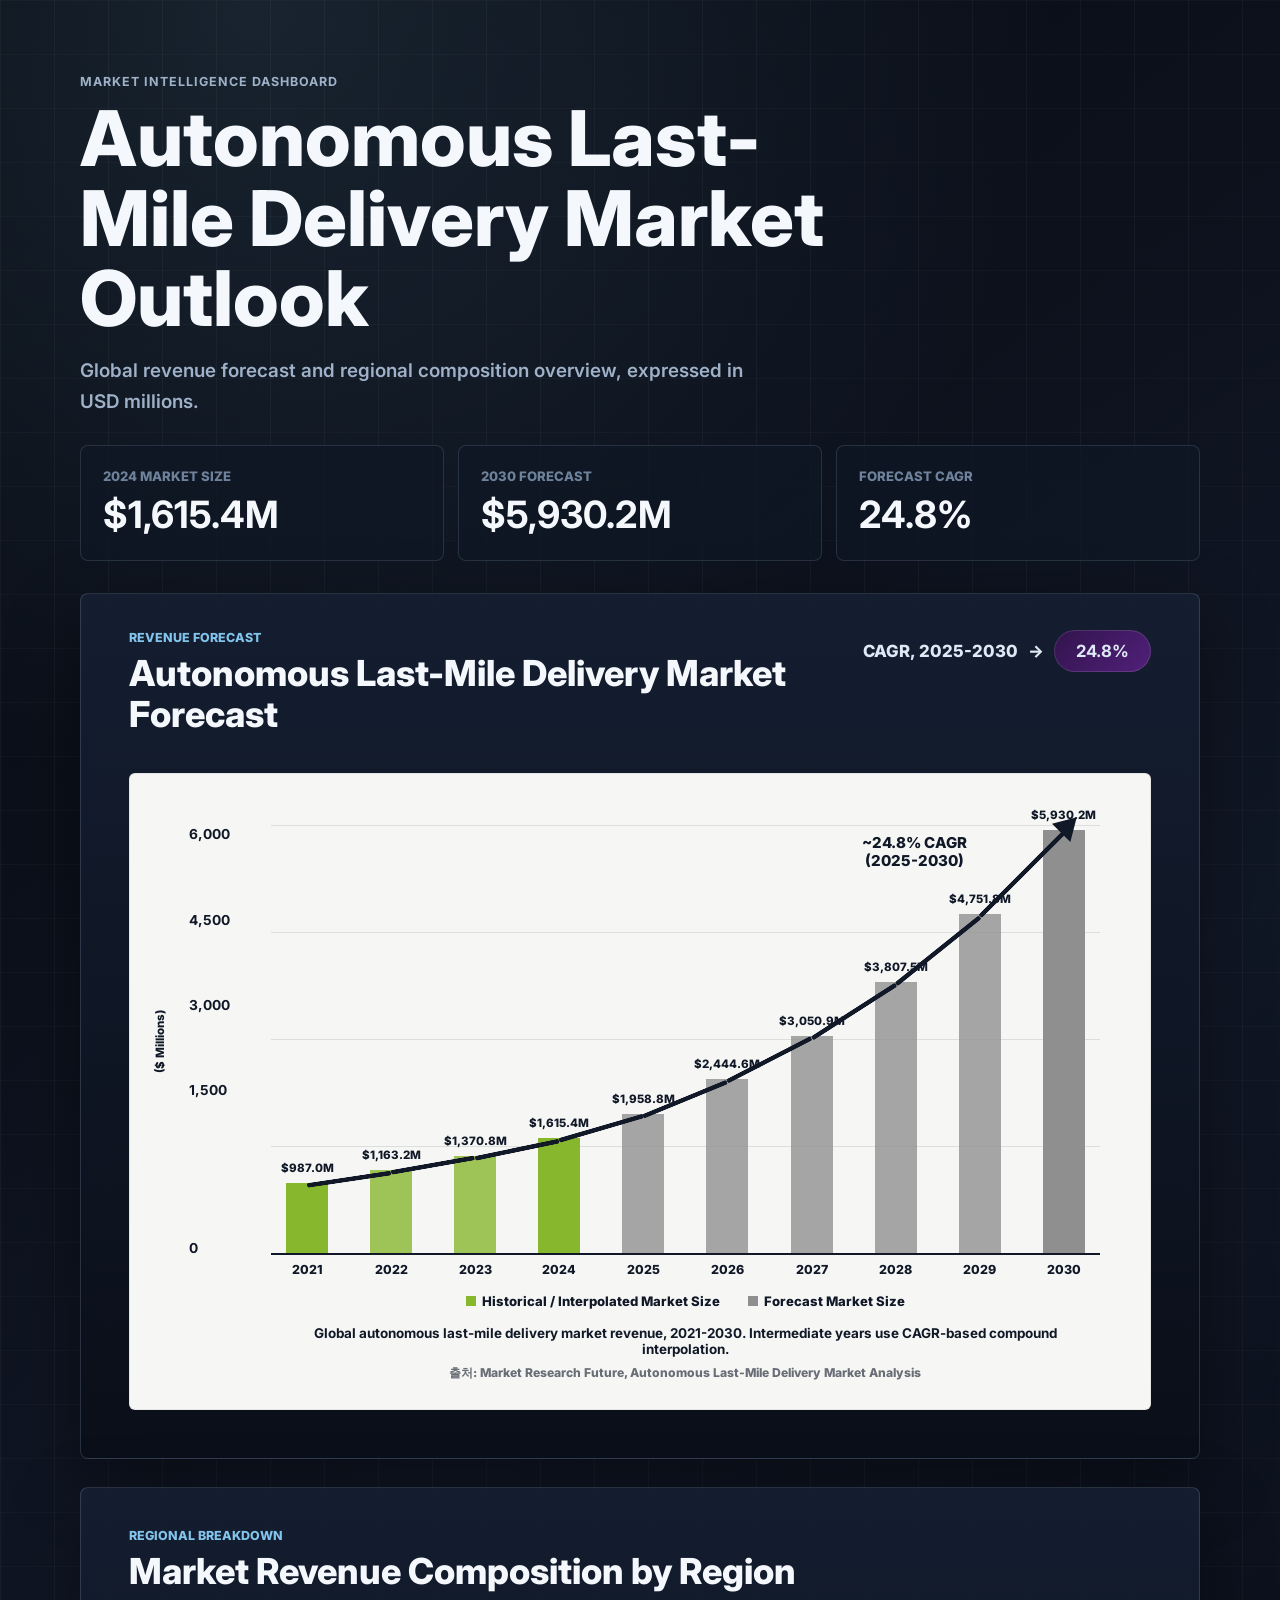
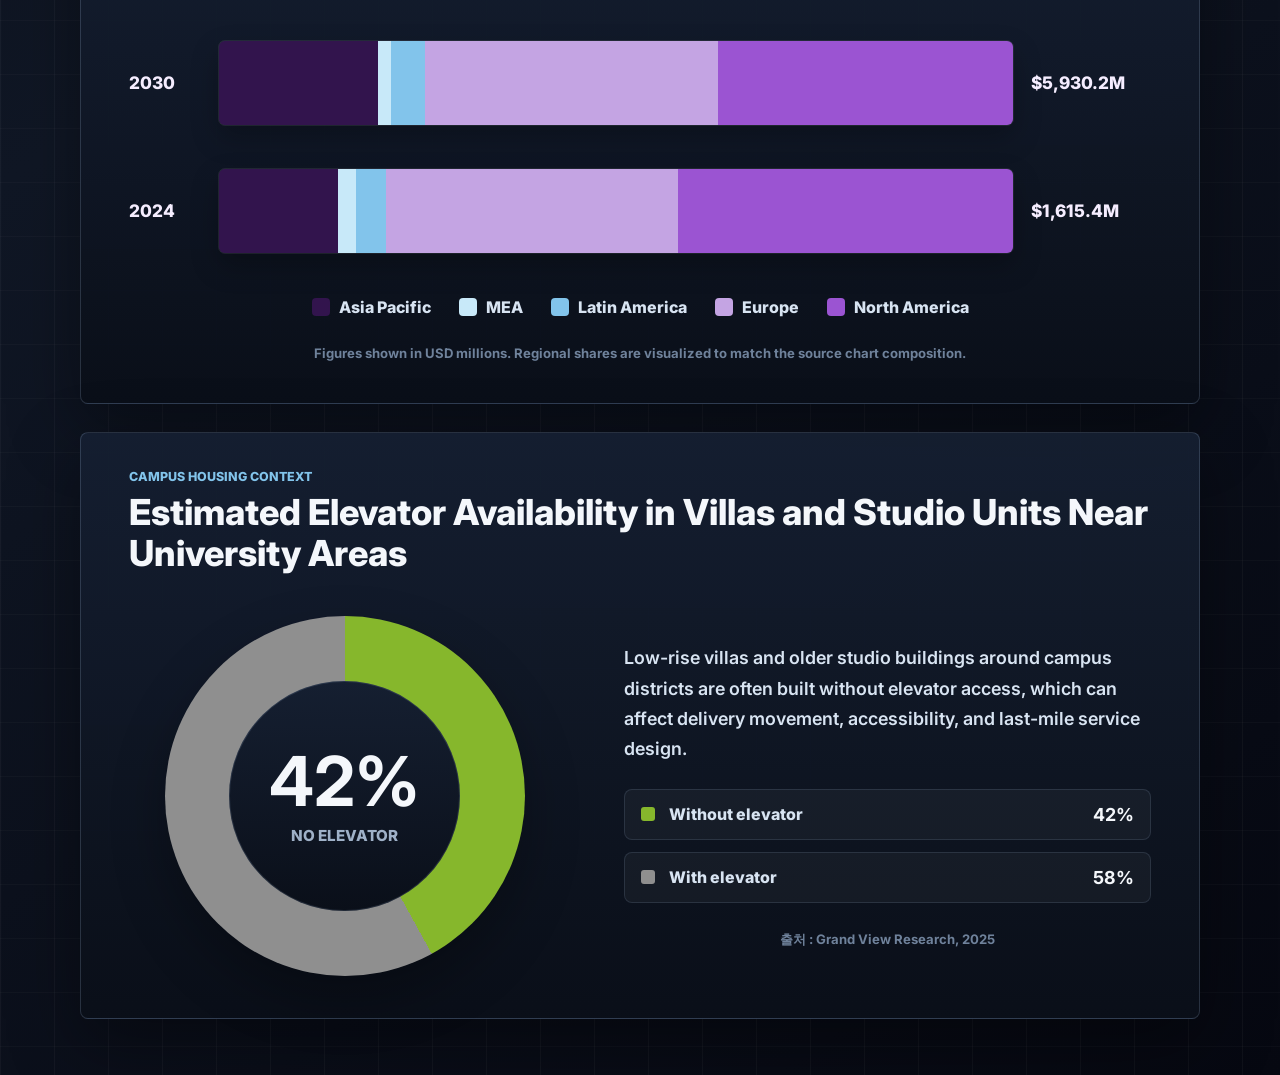
==== commit b4ffcc9a: "Add files via upload" ====
--- a/presentaion/index.html
+++ b/presentaion/index.html
@@ -63,6 +63,7 @@
             <span><i class="legend-gray"></i>Forecast Market Size</span>
           </div>
           <p class="report-caption">Global autonomous last-mile delivery market revenue, 2021-2030. Intermediate years use CAGR-based compound interpolation.</p>
+          <p class="chart-source">출처: Market Research Future, Autonomous Last-Mile Delivery Market Analysis</p>
         </div>
       </section>
 
@@ -95,7 +96,7 @@
           <div class="housing-copy">
             <p class="housing-lead">Low-rise villas and older studio buildings around campus districts are often built without elevator access, which can affect delivery movement, accessibility, and last-mile service design.</p>
             <div class="housing-stats" id="housing-stats"></div>
-            <p class="source-note">Illustrative estimate for presentation use. Replace with verified survey or public housing data if used as formal evidence.</p>
+            <p class="source-note">출처 : Grand View Research, 2025</p>
           </div>
         </div>
       </section>
--- a/presentaion/style.css
+++ b/presentaion/style.css
@@ -364,6 +364,15 @@
   text-align: center;
 }
 
+.chart-source {
+  grid-column: 2;
+  margin: 8px 0 0;
+  color: rgba(17, 24, 39, 0.62);
+  font-size: clamp(0.64rem, 1.35vw, 0.76rem);
+  font-weight: 800;
+  text-align: center;
+}
+
 .region-panel {
   padding-top: 40px;
 }
@@ -614,6 +623,10 @@
     grid-column: 1 / -1;
   }
 
+  .chart-source {
+    grid-column: 1 / -1;
+  }
+
   .housing-grid {
     grid-template-columns: 1fr;
   }
